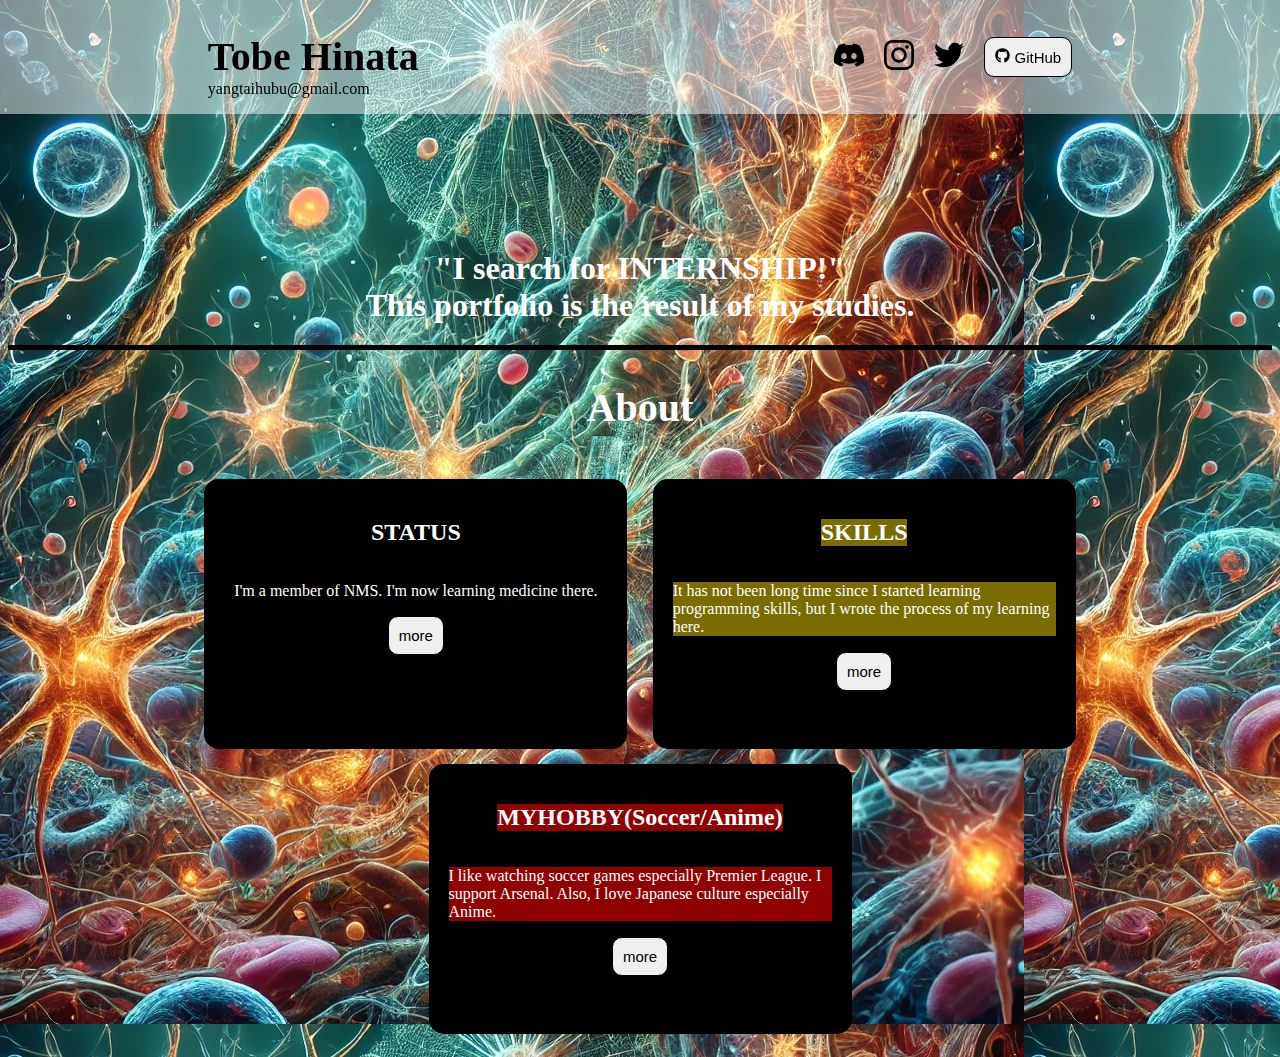
==== index.html @ b19f8120 "two-third" ====
<!DOCTYPE html>
<html lang="en">
<head>
    <meta charset="UTF-8">
    <meta name="viewport" content="width=device-width, initial-scale=1.0">
    <link rel="stylesheet" href="index.css">
    <title>My portfolio</title>
</head>
<body>
    <header>
        <div>
            <h2 class="name">Tobe Hinata</h2>
            <p class="mail">yangtaihubu@gmail.com</p>     
        </div>
        <div class="top-holder">
            <a   href="https://discord.com/channels/@me">
                <img class="icon" src="/index/images/discord.svg" alt="">
            </a>
            <a  href="https://www.instagram.com/tobesun01/">
                <img class="icon" src="/index/images/instagram.svg" alt="">
            </a>
            <a  href="https://x.com/yangtaihubu">
                <img class="icon" src="/index/images/twitter.svg" alt="">
            </a>
            <a href="https://github.com/To-be-Sun">
                <button>
                    <svg stroke="currentColor" fill="currentColor" stroke-width="0" viewBox="0 0 496 512" height="1em" width="1em" xmlns="http://www.w3.org/2000/svg"><path d="M165.9 397.4c0 2-2.3 3.6-5.2 3.6-3.3.3-5.6-1.3-5.6-3.6 0-2 2.3-3.6 5.2-3.6 3-.3 5.6 1.3 5.6 3.6zm-31.1-4.5c-.7 2 1.3 4.3 4.3 4.9 2.6 1 5.6 0 6.2-2s-1.3-4.3-4.3-5.2c-2.6-.7-5.5.3-6.2 2.3zm44.2-1.7c-2.9.7-4.9 2.6-4.6 4.9.3 2 2.9 3.3 5.9 2.6 2.9-.7 4.9-2.6 4.6-4.6-.3-1.9-3-3.2-5.9-2.9zM244.8 8C106.1 8 0 113.3 0 252c0 110.9 69.8 205.8 169.5 239.2 12.8 2.3 17.3-5.6 17.3-12.1 0-6.2-.3-40.4-.3-61.4 0 0-70 15-84.7-29.8 0 0-11.4-29.1-27.8-36.6 0 0-22.9-15.7 1.6-15.4 0 0 24.9 2 38.6 25.8 21.9 38.6 58.6 27.5 72.9 20.9 2.3-16 8.8-27.1 16-33.7-55.9-6.2-112.3-14.3-112.3-110.5 0-27.5 7.6-41.3 23.6-58.9-2.6-6.5-11.1-33.3 2.6-67.9 20.9-6.5 69 27 69 27 20-5.6 41.5-8.5 62.8-8.5s42.8 2.9 62.8 8.5c0 0 48.1-33.6 69-27 13.7 34.7 5.2 61.4 2.6 67.9 16 17.7 25.8 31.5 25.8 58.9 0 96.5-58.9 104.2-114.8 110.5 9.2 7.9 17 22.9 17 46.4 0 33.7-.3 75.4-.3 83.6 0 6.5 4.6 14.4 17.3 12.1C428.2 457.8 496 362.9 496 252 496 113.3 383.5 8 244.8 8zM97.2 352.9c-1.3 1-1 3.3.7 5.2 1.6 1.6 3.9 2.3 5.2 1 1.3-1 1-3.3-.7-5.2-1.6-1.6-3.9-2.3-5.2-1zm-10.8-8.1c-.7 1.3.3 2.9 2.3 3.9 1.6 1 3.6.7 4.3-.7.7-1.3-.3-2.9-2.3-3.9-2-.6-3.6-.3-4.3.7zm32.4 35.6c-1.6 1.3-1 4.3 1.3 6.2 2.3 2.3 5.2 2.6 6.5 1 1.3-1.3.7-4.3-1.3-6.2-2.2-2.3-5.2-2.6-6.5-1zm-11.4-14.7c-1.6 1-1.6 3.6 0 5.9 1.6 2.3 4.3 3.3 5.6 2.3 1.6-1.3 1.6-3.9 0-6.2-1.4-2.3-4-3.3-5.6-2z"></path></svg>
                    <span>GitHub</span>
                </button>
            </a>   
        </div>
        <div class="dropdown">
            <button class="dropdown-toggle">
                <svg xmlns="http://www.w3.org/2000/svg" viewBox="0 0 448 512" width="20px" height=""20px><path d="M0 96C0 78.3 14.3 64 32 64l384 0c17.7 0 32 14.3 32 32s-14.3 32-32 32L32 128C14.3 128 0 113.7 0 96zM0 256c0-17.7 14.3-32 32-32l384 0c17.7 0 32 14.3 32 32s-14.3 32-32 32L32 288c-17.7 0-32-14.3-32-32zM448 416c0 17.7-14.3 32-32 32L32 448c-17.7 0-32-14.3-32-32s14.3-32 32-32l384 0c17.7 0 32 14.3 32 32z"/></svg></button>
            <ul class="dropdown-menu">
              <li><a href="https://discord.com/channels/@me">Discord</a></li>
              <li><a href="https://www.instagram.com/tobesun01/">Instragram</a></li>
              <li><a href="https://x.com/yangtaihubu">X</a></li>
              <li><a href="https://github.com/To-be-Sun">GitHub</a></li>
            </ul>
          </div>
    </header>
    <section>
        <h1 >"I search for INTERNSHIP!"
            <br>This portfolio is the result of my studies.
        </h1>
    </section>
    <h2 class="about">About</h2>
    <div class="container">
        <div class="first part">
            <h2>STATUS</h2>
            <p>I'm a member of NMS.
                I'm now learning medicine there.
            </p>
            <form action="/index/status/status.html">
                <button >more</button>
            </form>
        </div>
        <div class="second part">
            <h2>SKILLS</h2>
            <p>It has not been long time since I started learning programming skills, but I wrote the process of my learning here.            </p>
            <form action="/index/skills/skills.html">
                <button>more</button>
            </form>
        </div>
        <div class="third part">
            <h2>MYHOBBY(Soccer/Anime)</h2>
            <p>I like watching soccer games especially Premier League. I support Arsenal. Also, I love Japanese culture especially Anime.</p>
            <form action="/index/myhobby/myhobby.html">
                <button>more</button>
            </form>
        </div>
        
    </div>
        
    
    
<script src="index.js"></script>
</body>
</html>
---- index.css ----
body{
    background-color: rgb(216, 233, 252);
    margin-top:85px;
    background-image:url("/index/images/DALL·E\ 2025-01-17\ 17.39.36\ -\ A\ visually\ striking\ and\ detailed\ medical\ illustration\ showcasing\ human\ tissue\ and\ cells\ in\ a\ vibrant\,\ artistic\,\ and\ futuristic\ style.\ Highlight\ micros.webp");
}
header{
    display:flex;
    align-items:center;
    justify-content:space-around;  
    background-color:rgba(255, 255, 255, 0.5);
    position:fixed;
    top:0;
    right:0;
    width:100%;
    z-index:100;
}
.name{
    font-size:2.5em;
    margin-bottom:0;
}
.mail{
    font-size:1em;
    margin-top:0;
}
.top-holder{
    display: flex;
    justify-content:space-between;
    align-items:center;
}
section{
    text-align:center;
    border-bottom:black 5px solid;
    margin-top:250px;
    color:white;
}
.container{
    padding-top:15px;
    display:flex;
    justify-content:center;
    gap:2%;
    align-items:center;
    flex-wrap:wrap;  
}
.part{
    background-color:rgb(0, 0, 0);
    color:white;
    display:flex;
    flex-direction:column;
    justify-content: flex-start;
    align-items: center;
    padding:20px;
    border-radius:15px;
    margin-bottom:15px;
    width:383px;
    height:230px;
}
button{
    cursor:pointer;
    padding: 10px;
    font-size: 15px;
    border-radius:10px;
    border:black 1px solid;
}
button:hover{
    background-color:black;
    border: white solid 1px;
    color:white;
}
.icon{
    margin-right:20px;
}
.icon:hover{
    color:white;
}
.first{
    position:relative;
    background-image:url('https://th.bing.com/th/id/R.1d7796ad9e19d7ecb450d2e5dede8097?rik=k%2f%2fQOctpnPiccg&riu=http%3a%2f%2fwww.college.nms.ac.jp%2fvar%2frev0%2f0025%2f5933%2fnms_emblem.png&ehk=8q6FQp6%2fpPUU6Bl6xicpiEAEkOUX6SgJi7rN2spSSPg%3d&risl=&pid=ImgRaw&r=0');
    background-size:cover;
}
.first p{
    background-color:rgba(0, 0, 0, 0.555);
}
.first h2{
    background-color:rgba(0, 0, 0, 0.555);
}
.second p{
    background-color:rgba(247, 219, 5, 0.495);
}
.second h2{
    background-color:rgba(247, 219, 5, 0.495);
}
.third p{
    background-color:rgba(255, 4, 4, 0.555);
}
.third h2{
    background-color:rgba(255, 4, 4, 0.555);
}


.about{
    text-align:center;
    color:white;
    font-size:40px;
}
.tissue{
    height:340px;
    
}
.second{
    background-size:100px 100px;
    background-image:url('https://cdn.pixabay.com/photo/2015/04/23/17/41/javascript-736400_1280.png');
}
.third{
    background-size:cover;
    background-image:url('https://static.vecteezy.com/system/resources/previews/026/135/350/original/arsenal-club-logo-white-symbol-premier-league-football-abstract-design-illustration-with-red-background-free-vector.jpg');
}
.dropdown{
    display:none;  
    position:relative;
}
.dropdown-menu{
    background-color:black;
    position:absolute;
    top:50px;
    right:20px;
    border-radius:15px;
    list-style:none;
    padding:10px;
}
.dropdown-menu a{
    color:white;
    text-decoration:none;
    font-size:20px;
}
.dropdown-menu a:hover{
    text-decoration:underline;
}
.dropdown-toggle{
    background-color:white;
    padding:15px;
}
.dropdown-toggle:hover{
    background-color:transparent;
}

@media(max-width:1024px){
    .dropdown{
        display:block;
    }
    .top-holder{
        display:none;
    }
    .dropdown-menu{
        display:none;
        transition:all 1s ease;
    }
    .dropdown-menu.active{
        display:block;
        background-color:black;
    }
}
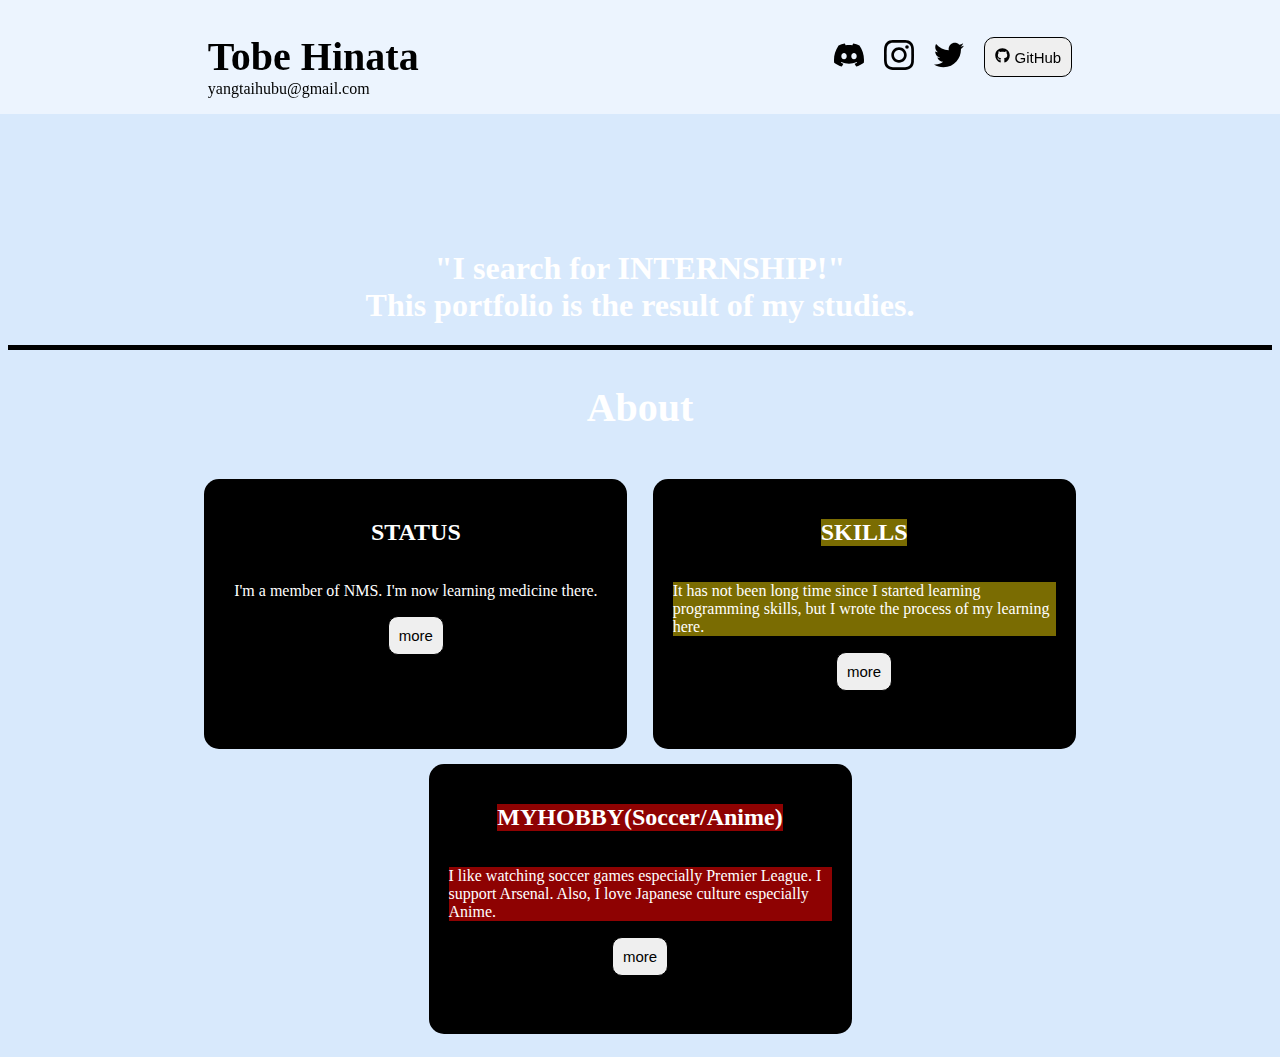
==== commit 7b979706: "pass-repair" ====
--- a/index.html
+++ b/index.html
@@ -14,13 +14,13 @@
         </div>
         <div class="top-holder">
             <a   href="https://discord.com/channels/@me">
-                <img class="icon" src="/index/images/discord.svg" alt="">
+                <img class="icon" src="/images/discord.svg" alt="">
             </a>
             <a  href="https://www.instagram.com/tobesun01/">
-                <img class="icon" src="/index/images/instagram.svg" alt="">
+                <img class="icon" src="/images/instagram.svg" alt="">
             </a>
             <a  href="https://x.com/yangtaihubu">
-                <img class="icon" src="/index/images/twitter.svg" alt="">
+                <img class="icon" src="/images/twitter.svg" alt="">
             </a>
             <a href="https://github.com/To-be-Sun">
                 <button>
@@ -52,21 +52,21 @@
             <p>I'm a member of NMS.
                 I'm now learning medicine there.
             </p>
-            <form action="/index/status/status.html">
+            <form action="/status/status.html">
                 <button >more</button>
             </form>
         </div>
         <div class="second part">
             <h2>SKILLS</h2>
             <p>It has not been long time since I started learning programming skills, but I wrote the process of my learning here.            </p>
-            <form action="/index/skills/skills.html">
+            <form action="/skills/skills.html">
                 <button>more</button>
             </form>
         </div>
         <div class="third part">
             <h2>MYHOBBY(Soccer/Anime)</h2>
             <p>I like watching soccer games especially Premier League. I support Arsenal. Also, I love Japanese culture especially Anime.</p>
-            <form action="/index/myhobby/myhobby.html">
+            <form action="/myhobby/myhobby.html">
                 <button>more</button>
             </form>
         </div>
--- a/index.css
+++ b/index.css
@@ -1,7 +1,6 @@
 body{
     background-color: rgb(216, 233, 252);
     margin-top:85px;
-    background-image:url("/index/images/DALL·E\ 2025-01-17\ 17.39.36\ -\ A\ visually\ striking\ and\ detailed\ medical\ illustration\ showcasing\ human\ tissue\ and\ cells\ in\ a\ vibrant\,\ artistic\,\ and\ futuristic\ style.\ Highlight\ micros.webp");
 }
 header{
     display:flex;
